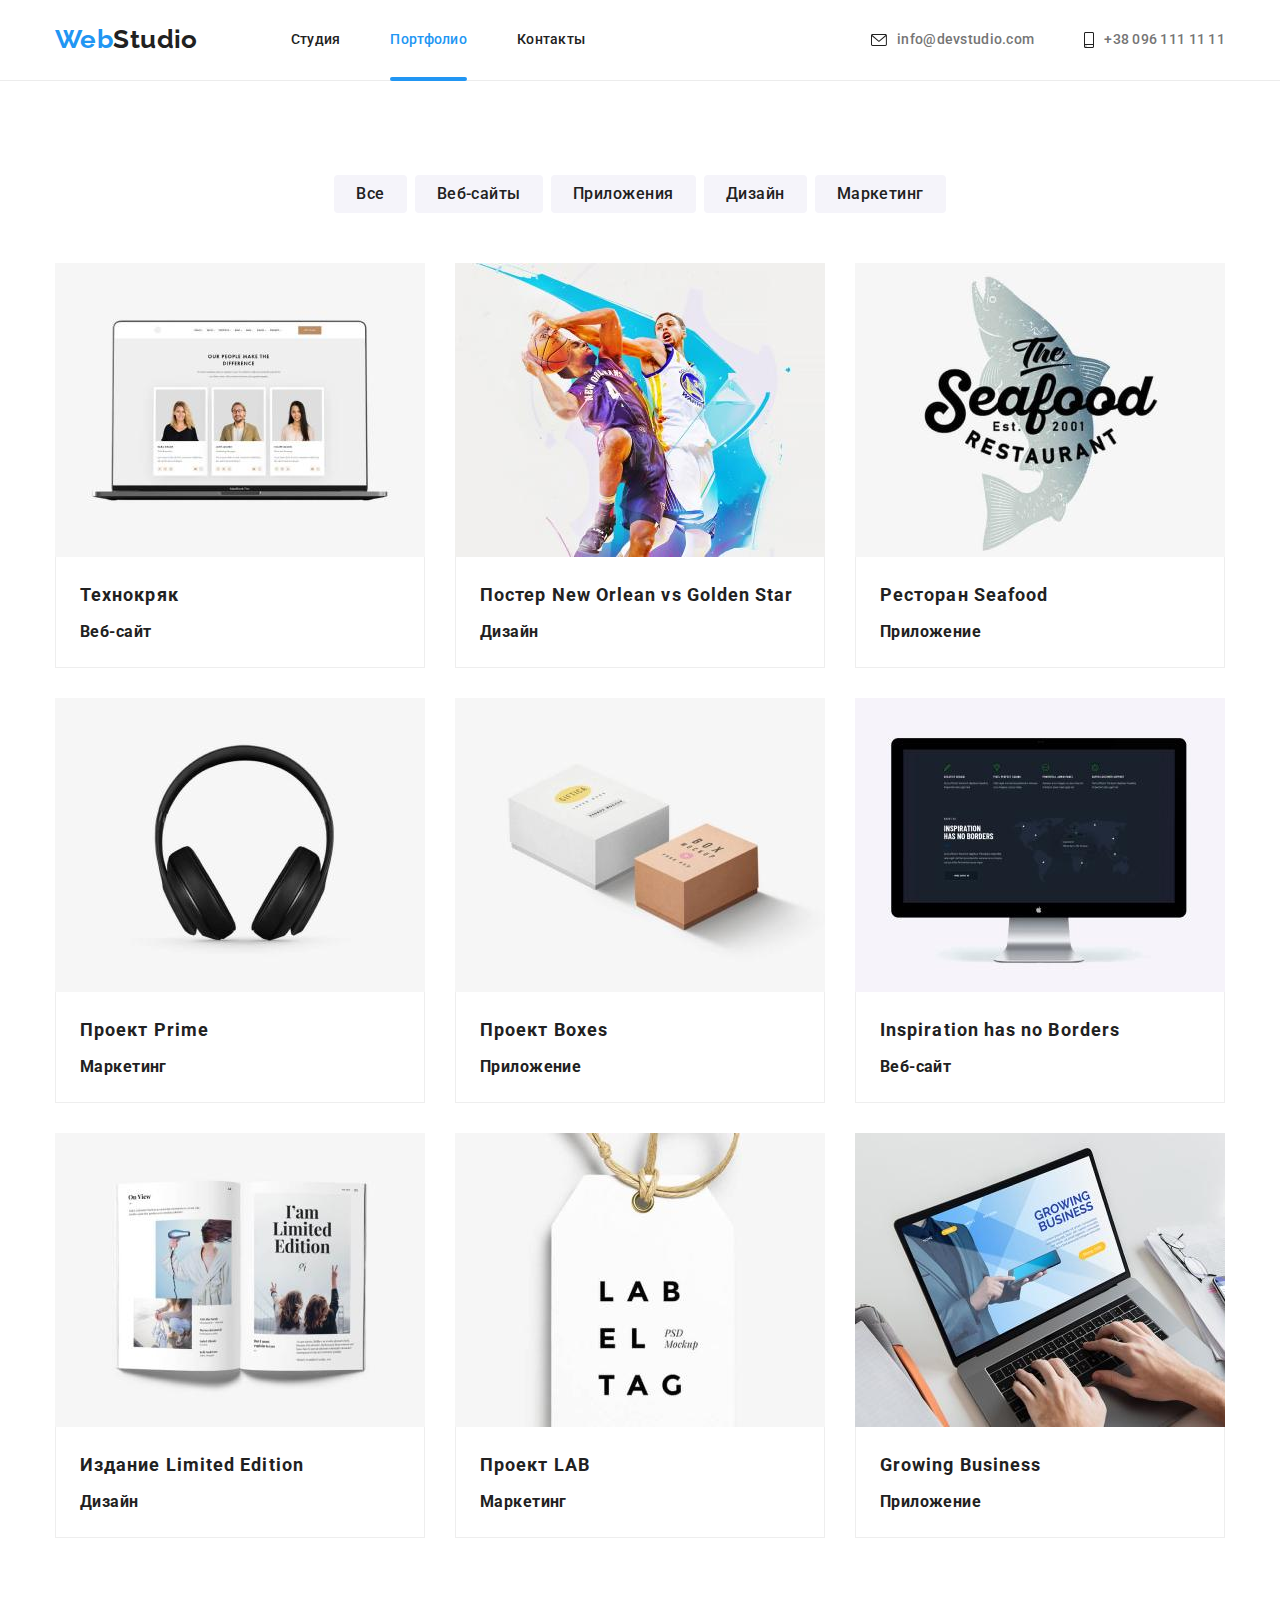
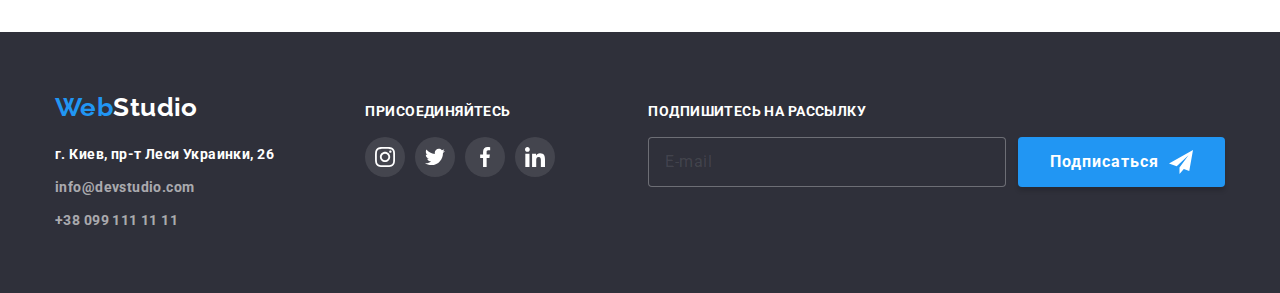
==== portfolio.html @ c4dd2898 "25" ====
<!DOCTYPE html>
<html lang="ru">
  <head>
    <meta charset="UTF-8" />
    <meta http-equiv="X-UA-Compatible" content="IE=edge" />
    <meta name="viewport" content="width=device-width, initial-scale=1.0" />
    <title>Портфолио</title>
    <link
      rel="stylesheet"
      href="https://cdnjs.cloudflare.com/ajax/libs/modern-normalize/1.0.0/modern-normalize.min.css"
    />
    <link
      href="https://fonts.googleapis.com/css2?family=Raleway:wght@700&family=Roboto:wght@400;500;700;900&display=swap"
      rel="stylesheet"
    />
    <link
			rel="stylesheet"
			href="https://cdnjs.cloudflare.com/ajax/libs/animate.css/4.1.1/animate.min.css"
		/>
    <link rel="stylesheet" href="./css/main.min.css" />
  </head>
  <body>
    <!--Шапка сайта-->

    <header class="header">
      <div class="container header__container">
        <a class="logo site-nav__logo animate__animated animate__flip" href="./index.html"
          >Web<span class="site-nav__logo--black">Studio</span>
        </a>
        <nav class="site-nav">
          <ul class="nav">
            <li class="nav__item">
              <a class="nav__link" href="./index.html">Студия</a>
            </li>
            <li class="nav__item">
              <a class="nav__link nav__link--current" href="./portfolio.html">Портфолио</a>
            </li>
            <li class="nav__item"><a class="nav__link" href="/">Контакты</a></li>
          </ul>
        </nav>

        <ul class="contacts">
          <li class="contacts__item">
            <a class="contacts__link" href="mailto:info@devstudio.com">
              <svg class="contacts__icon" width="16" height="12">
                <use href="./images/sprite.svg#icon-envelope"></use>
              </svg>
              info@devstudio.com</a
            >
          </li>
          <li class="contacts__item">
            <a class="contacts__link" href="tel:+380961111111">
              <svg class="contacts__icon" width="10" height="16">
                <use href="./images/sprite.svg#icon-smartphone"></use>
              </svg>
              +38 096 111 11 11</a
            >
          </li>
        </ul>
      </div>

      <button class="burger" type="button" data-menu-button>
        <svg class="burger--icon" width="40" height="40">
          <use href="./images/sprite.svg#icon-burger"></use>
        </svg>
      </button>
      <div class="mobile-menu" data-menu>
        <button class="mobile--close" type="button" data-menu-close>
          <svg width="40" height="40">
            <use href="./images/sprite.svg#icon-close-black"></use>
          </svg>
        </button>
        <nav class="mobile__site-nav">
          <ul class="mobile-nav">
            <li class="mobile-nav__item">
              <a class="mobile-nav__link" href="./index.html">Студия</a>
            </li>
            <li class="mobile-nav__item">
              <a class="mobile-nav__link mobile-nav__link--current" href="./portfolio.html"
                >Портфолио</a
              >
            </li>
            <li class="mobile-nav__item"><a class="mobile-nav__link" href="/">Контакты</a></li>
          </ul>
        </nav>

        <div>
          <ul class="mobile-contacts">
            <li class="mobile-contacts__item">
              <a
                class="mobile-contacts__link mobile-contacts__link--accent"
                href="tel:+380961111111"
              >
                +38 096 111 11 11</a
              >
            </li>

            <li class="mobile-contacts__item">
              <a class="mobile-contacts__link" href="mailto:info@devstudio.com">
                info@devstudio.com</a
              >
            </li>
          </ul>

          <ul class="social-mobile">
            <li class="social-mobile__item">
              <a class="social-mobile__link" href="">Instagram</a>
            </li>
            <li class="social-mobile__item"><a class="social-mobile__link" href="">Twitter</a></li>
            <li class="social-mobile__item"><a class="social-mobile__link" href="">Facebook</a></li>
            <li class="social-mobile__item"><a class="social-mobile__link" href="">LinkedIn</a></li>
          </ul>
        </div>
      </div>
    </header>

    <main>
      <!--Фильтр-->
      <section class="section">
        <div class="container">
          <h1 class="section__title section__title--visually-hidden">Портфолио</h1>

          <ul class="filter">
            <li class="filter__item"><button class="filter__btn" type="button">Все</button></li>
            <li class="filter__item">
              <button class="filter__btn" type="button">Веб-сайты</button>
            </li>
            <li class="filter__item">
              <button class="filter__btn" type="button">Приложения</button>
            </li>
            <li class="filter__item"><button class="filter__btn" type="button">Дизайн</button></li>
            <li class="filter__item">
              <button class="filter__btn" type="button">Маркетинг</button>
            </li>
          </ul>

          <!-- Проекты -->

          <ul class="projects">
            <li class="projects__item">
              <a class="projects__link" href="">
                <div class="projects__card-box">
                  <picture>
                    <source
                      media="(min-width: 1200px)"
                      srcset="./images/techno.jpg 1x, ./images/techno2x.jpg 2x"
                    />

                    <source
                      media="(min-width: 768px)"
                      srcset="./images/techno-tablet.jpg 1x, ./images/techno-tablet2x.jpg 2x"
                    />

                    <source
                      srcset="./images/techno-mobile.jpg 1x, ./images/techno-mobile2x.jpg 2x"
                    />

                    <img src="#" alt="Ноутбук с открытой страничкой сайта" />
                  </picture>

                  <p class="projects__overlay">
                    Технокряк это современная площадка распространения коронавируса. Компании
                    используют эту платформу для цифрового шпионажа и атак на защищённые сервера
                    конкурентов.
                  </p>
                </div>

                <div class="projects__box">
                  <h2 class="projects__title">Технокряк</h2>
                  <p class="projects__text">Веб-сайт</p>
                </div>
              </a>
            </li>

            <li class="projects__item">
              <a class="projects__link" href="">
                <div class="projects__card-box">
                  <picture>
                    <source
                      media="(min-width: 1200px)"
                      srcset="./images/basket.jpg 1x, ./images/basket2x.jpg 2x"
                    />

                    <source
                      media="(min-width: 768px)"
                      srcset="./images/basket-tablet.jpg 1x, ./images/basket-tablet2x.jpg 2x"
                    />

                    <source
                      srcset="./images/basket-mobile.jpg 1x, ./images/basket-mobile2x.jpg 2x"
                    />

                    <img src="#" alt="Постер с баскетболистами во время матча" />
                  </picture>

                  <p class="projects__overlay">
                    Технокряк это современная площадка распространения коронавируса. Компании
                    используют эту платформу для цифрового шпионажа и атак на защищённые сервера
                    конкурентов.
                  </p>
                </div>

                <div class="projects__box">
                  <h2 class="projects__title">Постер New Orlean vs Golden Star</h2>
                  <p class="projects__text">Дизайн</p>
                </div>
              </a>
            </li>

            <li class="projects__item">
              <a class="projects__link" href="">
                <div class="projects__card-box">
                  <picture>
                    <source
                      media="(min-width: 1200px)"
                      srcset="./images/fish.jpg 1x, ./images/fish2x.jpg 2x"
                    />
                    <source
                      media="(min-width: 768px)"
                      srcset="./images/fish-tablet.jpg 1x, ./images/fish-tablet2x.jpg 2x"
                    />

                    <source srcset="./images/fish-mobile.jpg 1x, ./images/fish-mobile2x.jpg 2x" />

                    <img src="#" alt="Логотип ресторана" />
                  </picture>

                  <p class="projects__overlay">
                    Технокряк это современная площадка распространения коронавируса. Компании
                    используют эту платформу для цифрового шпионажа и атак на защищённые сервера
                    конкурентов.
                  </p>
                </div>

                <div class="projects__box">
                  <h2 class="projects__title">Ресторан Seafood</h2>
                  <p class="projects__text">Приложение</p>
                </div>
              </a>
            </li>

            <li class="projects__item">
              <a class="projects__link" href="">
                <div class="projects__card-box">
                  <picture>
                    <source
                      media="(min-width: 1200px)"
                      srcset="./images/headphones.jpg 1x, ./images/headphones2x.jpg 2x"
                    />

                    <source
                      media="(min-width:768px)"
                      srcset="
                        ./images/headphones-tablet.jpg   1x,
                        ./images/headphones-tablet2x.jpg 2x
                      "
                    />

                    <source
                      srcset="./images/headphones-mobile.jpg 1x, ./images/headphones-mobile2x.jpg 2x"
                    />

                    <img src="#" alt="Наушники" />
                  </picture>

                  <p class="projects__overlay">
                    Технокряк это современная площадка распространения коронавируса. Компании
                    используют эту платформу для цифрового шпионажа и атак на защищённые сервера
                    конкурентов.
                  </p>
                </div>

                <div class="projects__box">
                  <h2 class="projects__title">Проект Prime</h2>
                  <p class="projects__text">Маркетинг</p>
                </div>
              </a>
            </li>

            <li class="projects__item">
              <a class="projects__link" href="">
                <div class="projects__card-box">
                  <picture>
                    <source
                      media="(min-width: 1200px)"
                      srcset="./images/boxes.jpg 1x, ./images/boxes2x.jpg 2x"
                    />

                    <source
                      media="(min-width: 768px)"
                      srcset="./images/boxes-tablet.jpg 1x, ./images/boxes-tablet2x.jpg 2x"
                    />

                    <source srcset="./images/boxes-mobile.jpg 1x, ./images/boxes-mobile2x.jpg 2x" />

                    <img src="#" alt="Две коробки" />
                  </picture>

                  <p class="projects__overlay">
                    Технокряк это современная площадка распространения коронавируса. Компании
                    используют эту платформу для цифрового шпионажа и атак на защищённые сервера
                    конкурентов.
                  </p>
                </div>

                <div class="projects__box">
                  <h2 class="projects__title">Проект Boxes</h2>
                  <p class="projects__text">Приложение</p>
                </div>
              </a>
            </li>

            <li class="projects__item">
              <a class="projects__link" href="">
                <div class="projects__card-box">
                  <picture>
                    <source
                      media="(min-width: 1200px)"
                      srcset="./images/monitor.jpg 1x, ./images/monitor2x.jpg 2x"
                    />

                    <source
                      media="(min-width: 768px)"
                      srcset="./images/monitor-tablet.jpg 1x, ./images/monitor-tablet2x.jpg 2x"
                    />

                    <source
                      srcset="./images/monitor-mobile.jpg 1x, ./images/monitor-mobile2x.jpg 2x"
                    />

                    <img src="#" alt="Монитор с открытой страничкой сайта" />
                  </picture>

                  <p class="projects__overlay">
                    Технокряк это современная площадка распространения коронавируса. Компании
                    используют эту платформу для цифрового шпионажа и атак на защищённые сервера
                    конкурентов.
                  </p>
                </div>

                <div class="projects__box">
                  <h2 class="projects__title">Inspiration has no Borders</h2>
                  <p class="projects__text">Веб-сайт</p>
                </div>
              </a>
            </li>

            <li class="projects__item">
              <a class="projects__link" href="">
                <div class="projects__card-box">
                  <picture>
                    <source
                      media="(min-width: 1200px)"
                      srcset="./images/magazine.jpg 1x, ./images/magazine2x.jpg 2x"
                    />

                    <source
                      media="(min-width: 768px)"
                      srcset="./images/magazine-tablet.jpg 1x, ./images/magazine-tablet2x.jpg 2x"
                    />

                    <source
                      srcset="./images/magazine-mobile.jpg 1x, ./images/magazine-mobile2x.jpg 2x"
                    />

                    <img src="#" alt="Разворот журнала" />
                  </picture>

                  <p class="projects__overlay">
                    Технокряк это современная площадка распространения коронавируса. Компании
                    используют эту платформу для цифрового шпионажа и атак на защищённые сервера
                    конкурентов.
                  </p>
                </div>

                <div class="projects__box">
                  <h2 class="projects__title">Издание Limited Edition</h2>
                  <p class="projects__text">Дизайн</p>
                </div>
              </a>
            </li>

            <li class="projects__item">
              <a class="projects__link" href="">
                <div class="projects__card-box">
                  <picture>
                    <source
                      media="(min-width: 1200px)"
                      srcset="./images/lab.jpg 1x, ./images/lab2x.jpg 2x"
                    />

                    <source
                      media="(min-width: 768px)"
                      srcset="./images/lab-tablet.jpg 1x, ./images/lab-tablet2x.jpg 2x"
                    />

                    <source srcset="./images/lab-mobile.jpg 1x, ./images/lab-mobile2x.jpg 2x" />

                    <img src="#" alt="Бирка с надписью" />
                  </picture>

                  <p class="projects__overlay">
                    Технокряк это современная площадка распространения коронавируса. Компании
                    используют эту платформу для цифрового шпионажа и атак на защищённые сервера
                    конкурентов.
                  </p>
                </div>

                <div class="projects__box">
                  <h2 class="projects__title">Проект LAB</h2>
                  <p class="projects__text">Маркетинг</p>
                </div>
              </a>
            </li>

            <li class="projects__item">
              <a class="projects__link" href="">
                <div class="projects__card-box">
                  <picture>
                    <source
                      media="(min-width: 1200px)"
                      srcset="./images/business.jpg 1x, ./images/business2x.jpg 2x"
                    />

                    <source
                      media="(min-width: 768px)"
                      srcset="./images/business-tablet.jpg 1x, ./images/business-tablet2x.jpg 2x"
                    />

                    <source
                      srcset="./images/business-mobile.jpg 1x, ./images/business-mobile2x.jpg 2x"
                    />

                    <img src="#" alt="Руки на клавиатуре ноутбука" />
                  </picture>

                  <p class="projects__overlay">
                    Технокряк это современная площадка распространения коронавируса. Компании
                    используют эту платформу для цифрового шпионажа и атак на защищённые сервера
                    конкурентов.
                  </p>
                </div>

                <div class="projects__box">
                  <h2 class="projects__title">Growing Business</h2>
                  <p class="projects__text">Приложение</p>
                </div>
              </a>
            </li>
          </ul>
        </div>
      </section>
    </main>

    <!--Футер-->
    <footer class="footer">
      <div class="container footer__container">
        <div class="footer__address">
          <address class="address">
            <ul class="address__list">
              <li class="logo__item">
                <a class="logo footer__logo" href="./index.html"
                  >Web<span class="footer__logo--white">Studio</span></a
                >
              </li>
              <li class="address__item">
                <a
                  class="address__map"
                  href="https://goo.gl/maps/3WPsY9RrGQSS8nbc8"
                  target="_blank"
                  rel="noreferrer noopener"
                  >г. Киев, пр-т Леси Украинки, 26</a
                >
              </li>
              <li class="address__item">
                <a class="address__link" href="mailto:info@devstudio.com">info@devstudio.com</a>
              </li>
              <li class="address__item">
                <a class="address__link" href="tel:+380991111111">+38 099 111 11 11</a>
              </li>
            </ul>
          </address>
        </div>

        <div class="footer__box">
          <p class="footer__text">присоединяйтесь</p>
          <ul class="footer__social">
            <li class="footer__social-item">
              <a class="footer__social-link" href="">
                <svg width="20" height="20">
                  <use href="./images/sprite.svg#icon-instagram"></use>
                </svg>
              </a>
            </li>

            <li class="footer__social-item">
              <a class="footer__social-link" href="">
                <svg width="20" height="20">
                  <use href="./images/sprite.svg#icon-twitter"></use>
                </svg>
              </a>
            </li>
            <li class="footer__social-item">
              <a class="footer__social-link" href="">
                <svg width="20" height="20">
                  <use href="./images/sprite.svg#icon-facebook"></use>
                </svg>
              </a>
            </li>
            <li class="footer__social-item">
              <a class="footer__social-link" href="">
                <svg width="20" height="20">
                  <use href="./images/sprite.svg#icon-linkedin"></use>
                </svg>
              </a>
            </li>
          </ul>
        </div>

        <div class="form__box">
          <p class="footer__text">Подпишитесь на рассылку</p>

          <form class="footer__form">
            <label class="footer__label" for="mail"></label>
            <input class="footer__input" type="email" name="mail" id="mail" placeholder="E-mail" />
            <button class="btn footer__btn" type="submit">
              Подписаться
              <svg class="btn__icon" width="24" height="24">
                <use href="./images/sprite.svg#icon-icon-send"></use>
              </svg>
            </button>
          </form>
        </div>
      </div>
    </footer>

    <script src="./js/mobile-menu.js"></script>

    <script src="./js/modal.js"></script>
  </body>
</html>
---- css/main.min.css ----
h1,h2,h3,h4,h5,h6,p{margin:0}ul{margin:0;padding:0;list-style:none}img{display:block;max-width:100%;height:auto}.section__title--visually-hidden,.checkbox__input--visually-hidden{position:absolute;clip:rect(0 0 0 0);width:1px;height:1px;margin:-1px}a{text-decoration:none;color:#212121}textarea{resize:none}body{font-size:14px;font-weight:700;line-height:1.71;letter-spacing:.03em;font-family:"Roboto",sans-serif;background-color:#fff;color:#757575}.container{padding-left:15px;padding-right:15px;margin-left:auto;margin-right:auto}@media screen and (min-width: 480px){.container{width:480px}}@media screen and (min-width: 768px){.container{width:768px}}@media screen and (min-width: 1200px){.container{width:1200px}}.section{padding-top:60px;padding-bottom:60px}@media screen and (min-width: 1200px){.section{padding-top:94px;padding-bottom:94px}}.section__title{font-weight:700;text-align:center;font-size:28px;line-height:0.84;margin-bottom:30px;color:#212121}@media screen and (min-width: 1200px){.section__title{margin-bottom:50px;font-size:36px;line-height:1.16}}header{border-bottom:1px solid #ececec}.header__container{display:flex;align-items:center;position:relative}.site-nav,.nav{display:flex;align-items:center}@media screen and (max-width: 767px){.site-nav,.nav{display:none}}.nav__item:not(:last-child){margin-right:50px}.nav__link{display:block;padding-bottom:32px;padding-top:32px}.nav__link,.contacts__link{font-weight:500;line-height:1.14;letter-spacing:0.02em;color:#212121;transition:250ms cubic-bezier(0.4, 0, 0.2, 1),fill 250ms cubic-bezier(0.4, 0, 0.2, 1)}.nav__link:hover,.nav__link:focus,.contacts__link:hover,.contacts__link:focus{color:#2196f3;fill:#2196f3}@media screen and (min-width: 768px) and (max-width: 1200px){.contacts{margin-left:auto}}@media screen and (max-width: 767px){.contacts{display:none}}@media screen and (min-width: 1200px){.contacts{display:flex;margin-left:auto;align-items:center}}@media screen and (min-width: 768px) and (max-width: 1200px){.contacts__item:not(:last-child){margin-bottom:10px}}@media screen and (min-width: 1200px){.contacts__item:not(:last-child){margin-right:50px}}.contacts__link{display:flex;align-items:center;color:#757575;fill:#212121}@media screen and (min-width: 1200px){.contacts__link{display:flex;justify-content:center;align-items:center;padding-top:32px;padding-bottom:32px}}@media screen and (min-width: 768px) and (max-width: 1200px){.contacts__link{font-size:12px}}.contacts__icon{margin-right:10px;justify-content:center;align-items:center}.nav__link--current{color:#2196f3;position:relative}.nav__link--current::after{position:absolute;display:block;content:"";width:100%;left:0;bottom:-1px;height:4px;background:#2196f3;border-radius:2px}.logo{padding-top:32px;padding-bottom:32px;display:block;font-size:24px;line-height:0.85;font-family:"Raleway",sans-serif;font-weight:700;cursor:pointer;color:#2196f3}@media screen and (min-width: 768px){.logo{padding-top:26px;padding-bottom:26px}}@media screen and (min-width: 1200px){.logo{padding-top:24px;padding-bottom:25px;font-size:26px;line-height:1.19}}@media screen and (min-width: 768px){.site-nav__logo{margin-right:88px}}@media screen and (min-width: 1200px){.site-nav__logo{margin-right:93px}}.site-nav__logo--black{color:#212121}.burger{padding:0;line-height:0;border:none;background-color:#fff;position:absolute;top:10px;right:15px;cursor:pointer}.burger:hover,.burger:focus{fill:#2196f3}@media screen and (min-width: 768px){.burger{display:none}}@media screen and (min-width: 768px){.mobile-menu{display:none}}@media screen and (max-width: 767px){.mobile-menu{display:flex;flex-direction:column;justify-content:space-between;background-color:#fff;position:fixed;top:0;left:0;width:100%;height:100%;z-index:1;padding:48px 40px;transform:translateX(100%);transition:transform 250ms cubic-bezier(0.4, 0, 0.2, 1)}.mobile-menu.is-open{transform:translateX(0)}}.mobile--close{border:none;background-color:transparent;position:absolute;top:10px;right:15px;cursor:pointer}.mobile--close:hover,.mobile--close:focus{fill:#2196f3}@media screen and (min-width: 768px){.mobile--close{display:none}}.mobile-nav__item:not(:last-child){margin-bottom:32px}.mobile-nav__link{font-size:34px;font-weight:500;line-height:1.18;letter-spacing:.02em;color:#212121}.mobile-nav__link--current{color:#2196f3}.mobile-contacts{margin-bottom:64px}.mobile-contacts__item:not(:last-child){margin-bottom:32px}.mobile-contacts__link{font-size:20px;font-weight:500;line-height:1.2;letter-spacing:.02em}.mobile-contacts__link--accent{font-size:34px;color:#2196f3}.social-mobile{display:flex}.social-mobile__item{padding-right:10px;border-right:1px solid rgba(33,33,33,0.2)}.social-mobile__item:not(:last-child){margin-right:10px}.social-mobile__link{font-size:14px;font-weight:500;line-height:1.29;letter-spacing:.02em;color:#2196f3}.hero{text-align:center;background-color:#c4c4c4;background-repeat:no-repeat;background-size:cover;background-position:center;height:400px;margin-left:auto;margin-right:auto;padding-top:118px;padding-bottom:118px;background-image:linear-gradient(rgba(47,48,58,0.4), rgba(47,48,58,0.4)),url(../images/hero-mobile.jpg)}@media screen and (min-device-pixel-ratio: 2), (min-resolution: 192dpi), (min-resolution: 2dppx){.hero{background-image:linear-gradient(rgba(47,48,58,0.4), rgba(47,48,58,0.4)),url(../images/hero-mobile2x.jpg)}}@media screen and (min-width: 768px){.hero{background-image:linear-gradient(rgba(47,48,58,0.4), rgba(47,48,58,0.4)),url(../images/hero-tablet.jpg)}}@media screen and (min-width: 768px) and (min-device-pixel-ratio: 2), screen and (min-width: 768px) and (min-resolution: 192dpi), screen and (min-width: 768px) and (min-resolution: 2dppx){.hero{background-image:linear-gradient(rgba(47,48,58,0.4), rgba(47,48,58,0.4)),url(../images/hero-tablet2x.jpg)}}@media screen and (min-width: 1200px){.hero{padding-top:200px;padding-bottom:200px;background-image:linear-gradient(rgba(47,48,58,0.4), rgba(47,48,58,0.4)),url(../images/bg-hero.jpg);max-width:1600px;height:600px}}@media screen and (min-width: 1200px) and (min-device-pixel-ratio: 2), screen and (min-width: 1200px) and (min-resolution: 192dpi), screen and (min-width: 1200px) and (min-resolution: 2dppx){.hero{background-image:linear-gradient(rgba(47,48,58,0.4), rgba(47,48,58,0.4)),url(../images/hero-desktop2x.jpg)}}.hero__title{font-size:26px;font-weight:900;line-height:1.62;letter-spacing:.06em;text-align:center;text-transform:uppercase;margin-bottom:30px;text-transform:uppercase;color:#fff}@media screen and (min-width: 1200px){.hero__title{font-size:44px;line-height:1.36}}.btn{font-size:16px;font-weight:700;line-height:1.88;letter-spacing:.06em;min-width:200px;height:50px;padding:10px 32px;border-radius:4px;border:none;cursor:pointer;color:#fff;background-color:#2196f3;box-shadow:0px 4px 4px rgba(0,0,0,0.15);transition:background-color 250ms cubic-bezier(0.4, 0, 0.2, 1),box-shadow 250ms cubic-bezier(0.4, 0, 0.2, 1)}.btn:hover,.btn:focus{background-color:#188ce8}@media screen and (min-width: 1200px){.features__section{padding-bottom:0px}}@media screen and (min-width: 768px){.features{display:flex;flex-wrap:wrap}}.features__item{margin-top:30px;margin-left:30px}@media screen and (max-width: 767px){.features__item{margin-top:0;margin-left:0;max-width:450px}.features__item:not(:last-child){margin-bottom:30px}}@media screen and (min-width: 768px){.features__item{flex-basis:calc(100% / 2 - 30px)}}@media screen and (min-width: 1200px){.features__item{flex-basis:calc(100% / 4 - 30px)}}.features__thumb{display:flex;justify-content:center;align-items:center;height:120px;background-color:#f5f4fa;margin-bottom:30px;border-radius:4px}.features__title{text-align:center;margin-bottom:10px;font-weight:700;line-height:1.14;text-transform:uppercase;color:#212121}@media screen and (min-width: 768px){.features__title{text-align:left}}@media screen and (max-width: 1999px){.examples__section{display:none}}@media screen and (min-width: 1200px){.examples__section{display:block}}.examples{display:flex;flex-wrap:wrap;margin-top:calc(-1 * 30px);margin-left:calc(-1 * 30px)}.examples__item{margin-top:30px;margin-left:30px;flex-basis:calc(100% / 3 - 30px);position:relative}.examples__text{display:flex;justify-content:center;align-items:center;position:absolute;height:70px;width:100%;bottom:0;font-weight:700;line-height:1.14;letter-spacing:0.03em;text-transform:uppercase;color:#fff;background-color:rgba(47,48,58,0.8)}.team__section{background-color:#f5f4fa}.team{padding:0;text-align:center}@media screen and (min-width: 768px){.team{display:flex;flex-wrap:wrap;margin-top:-30px;margin-left:-30px}}.team__item{box-shadow:0px 1px 3px 0px 1px 3px rgba(0,0,0,0.12),0px 1px 1px rgba(0,0,0,0.14),0px 2px 1px rgba(0,0,0,0.2);border-radius:0px 0px 4px 4px;overflow:hidden;background-color:#fff}@media screen and (max-width: 767px){.team__item:not(:last-child){margin-bottom:30px}}@media screen and (min-width: 768px){.team__item{margin-top:30px;margin-left:30px;flex-basis:calc(100% / 2 - 30px)}}@media screen and (min-width: 1200px){.team__item{flex-basis:calc(100% / 4 - 30px)}}.team__box{padding-top:30px;padding-bottom:30px}.team__title{margin-bottom:10px;font-weight:500;font-size:16px;line-height:1.18;color:#212121}.team__text{font-size:16px;line-height:1.18;margin-bottom:16px}.social{display:flex;justify-content:center}.social:not(:last-child){margin-right:10px}.social__link{display:flex;justify-content:center;align-items:center;width:44px;height:44px;fill:#afb1b8;border-radius:50%;transition:background-color 250ms cubic-bezier(0.4, 0, 0.2, 1),fill 250ms cubic-bezier(0.4, 0, 0.2, 1)}.social__link:hover,.social__link:focus{fill:#fff;background-color:#2196f3}.social__item:not(:last-child){margin-right:10px}.clients{display:flex;flex-wrap:wrap;margin:-15px}.clients__item{margin:15px;height:92px;flex-basis:calc((100% - 60px) / 2)}@media screen and (min-width: 768px){.clients__item{flex-basis:calc((100% - 90px) / 3)}}@media screen and (min-width: 1200px){.clients__item{flex-basis:calc((100% - 180px) / 6)}}.clients__link{display:flex;justify-content:center;align-items:center;width:100%;height:100%;border:1px solid #afb1b8;border-radius:4px;fill:#afb1b8;transition:fill 250ms cubic-bezier(0.4, 0, 0.2, 1),border 250ms cubic-bezier(0.4, 0, 0.2, 1)}.clients__link:hover,.clients__link:focus{border:1px solid #2196f3;fill:#2196f3}.footer{padding-top:60px;padding-bottom:60px;background-color:#2f303a}@media screen and (max-width: 767px){.footer{text-align:center}}@media screen and (min-width: 768px){.footer__container{display:flex;flex-wrap:wrap;justify-content:space-around;align-items:baseline}}@media screen and (min-width: 1200px){.footer__container{display:flex;align-items:baseline;flex-wrap:nowrap}}@media screen and (max-width: 1199px){.footer__address{text-align:center;margin-bottom:60px}}@media screen and (min-width: 1200px){.footer__address{margin-right:70px;flex-grow:1}}.address{font-style:normal}.address__item:not(:last-child){margin-bottom:9px}.address__map{color:#fff;transition:color 250ms cubic-bezier(0.4, 0, 0.2, 1)}.address__map:hover,.address__map:focus{color:#2196f3}.address__link{color:rgba(255,255,255,0.6);transition:color 250ms cubic-bezier(0.4, 0, 0.2, 1)}.address__link:hover,.address__link:focus{color:#2196f3}.footer__box{display:inline-block}@media screen and (max-width: 767px){.footer__box{margin-bottom:60px}}@media screen and (min-width: 1200px){.footer__box{margin-right:93px}}.footer__text{margin-bottom:20px;font-weight:700;font-size:14px;line-height:0.87;text-transform:uppercase;color:#fff}@media screen and (max-width: 1199px){.footer__text{text-align:center}}.footer__social{display:flex;justify-content:center}.footer__social-item:not(:last-child){margin-right:10px}.footer__social-link{display:flex;justify-content:center;align-items:center;width:40px;height:40px;fill:#fff;background-color:rgba(255,255,255,0.1);border-radius:50%;transition:background-color 250ms cubic-bezier(0.4, 0, 0.2, 1),fill 250ms cubic-bezier(0.4, 0, 0.2, 1)}.footer__social-link:hover,.footer__social-link:focus{fill:#fff;background-color:#2196f3;border-radius:50%}.footer__logo{font-family:"Raleway",sans-serif;display:block;padding:0}.footer__logo--white{color:#fff}.logo__item{margin-bottom:20px}.form__box{margin:0 auto}@media screen and (min-width: 768px) and (max-width: 1199px){.form__box{margin-top:60px}}@media screen and (max-width: 1199px){.footer__form{text-align:center;flex-direction:column}}@media screen and (min-width: 1200px){.footer__form{display:flex}}.footer__input{width:100%;min-height:50px;padding:15px 16px;border:1px solid rgba(255,255,255,0.3);filter:0px 4px 4px rgba(0,0,0,0.15);border-radius:4px;background-color:#2f303a;color:#f5f4fa;display:inline-block;margin-right:12px}@media screen and (min-width: 768px){.footer__input{width:450px}}@media screen and (min-width: 1200px){.footer__input{width:358px}}.footer__input::placeholder{font-size:16px;line-height:1.25;align-items:center;letter-spacing:0.03em;color:rgba(255,255,255,0.1)}@media screen and (max-width: 1199px){.footer__btn{margin-top:20px;display:flex;margin-right:auto;margin-left:auto}}@media screen and (min-width: 768px){.footer__btn{display:flex;justify-content:center;align-items:center}}.btn__icon{margin-left:10px;fill:#fff}.backdrop{position:fixed;top:0;left:0;width:100%;height:100%;overflow-y:scroll;background-color:rgba(0,0,0,0.2);opacity:1;transition:opacity 250ms cubic-bezier(0.4, 0, 0.2, 1),visibility 250ms cubic-bezier(0.4, 0, 0.2, 1);padding:93px 15px}.backdrop.is-hidden .modal{transform:translate(-50%, -50%) scale(0.9);transition:transform 250ms cubic-bezier(0.4, 0, 0.2, 1)}.modal{width:100%;background-color:#fff;box-shadow:0px 1px 3px 0px 1px 3px rgba(0,0,0,0.12),0px 1px 1px rgba(0,0,0,0.14),0px 2px 1px rgba(0,0,0,0.2);border-radius:4px;opacity:1;transition:opacity 250ms cubic-bezier(0.4, 0, 0.2, 1),translate 250ms cubic-bezier(0.4, 0, 0.2, 1),transform 250ms cubic-bezier(0.4, 0, 0.2, 1)}@media screen and (max-width: 767px){.modal{max-width:450px;position:relative}}@media screen and (min-width: 768px) and (max-width: 1199px){.modal{max-width:450px;position:absolute;top:50%;left:50%;transform:translate(-50%, -50%) scale(1)}}@media screen and (min-width: 1200px){.modal{max-width:528px;position:absolute;top:50%;left:50%;transform:translate(-50%, -50%) scale(1)}}.modal__btn{display:flex;justify-content:center;align-items:center;position:absolute;top:8px;right:8px;border:1px solid rgba(0,0,0,0.1);background-color:#fff;border-radius:50%;width:30px;height:30px;cursor:pointer;padding:0;fill:#212121;transition:fill 250ms cubic-bezier(0.4, 0, 0.2, 1)}.modal__btn--accent:hover,.modal__btn--accent:focus{fill:#2196f3}.backdrop.is-hidden{opacity:0;pointer-events:none;visibility:hidden}.form{padding:40px;margin-left:auto;margin-right:auto}.form__title{font-size:17px;font-weight:700;line-height:1.18;letter-spacing:.03em;text-align:center;margin-bottom:12px;color:#212121}.form__field{display:flex;flex-direction:column;margin-bottom:10px;position:relative;transition:border 250ms cubic-bezier(0.4, 0, 0.2, 1),fill 250ms cubic-bezier(0.4, 0, 0.2, 1)}.form__field:focus-within .form__input{outline:none;border:1px solid #2196f3}.form__field:focus-within .form__icon{fill:#2196f3}.form__input{margin-top:4px;border:1px solid rgba(33,33,33,0.2);border-radius:4px;padding:11px 12px;padding-left:40px}.form__icon{position:absolute;top:55%;left:11px;justify-content:center;align-items:center}.comment{padding:12px 16px;border:1px solid rgba(33,33,33,0.2);border-radius:4px;height:120px}.comment::placeholder{color:rgba(117,117,117,0.5);font-size:12px;line-height:0.85;letter-spacing:0.01em}.checkbox__label{display:flex;justify-content:center;align-items:center;font-size:14px;line-height:1.71;margin-bottom:30px}@media screen and (max-width: 1199px){.checkbox__label{font-size:12px;line-height:1.16}}.checkbox__icon{display:flex;align-items:center;margin-right:8px;width:16px;height:15px;border-radius:4px;border:2px solid #212121}.checkbox__input{display:flex;justify-content:center;align-items:center;margin-right:8px}.checkbox__input:checked+.checkbox__icon{border-color:#2196f3;background-color:#2196f3;background-image:url(../images/full-check.svg);background-size:contain;background-origin:border-box}.form__link{text-decoration-line:underline;color:#2196f3;margin-left:3px}.form__btn{padding:10px 55px;display:block;margin-left:auto;margin-right:auto;align-items:center;text-align:center}.filter{display:flex;flex-wrap:wrap}@media screen and (min-width: 1200px){.filter{justify-content:center;margin-bottom:50px}}@media screen and (max-width: 767px){.filter{margin-bottom:40px}}@media screen and (min-width: 768px) and (max-width: 1199px){.filter{justify-content:center;margin-bottom:30px}}.filter__item:not(:last-child){margin-right:8px}@media screen and (max-width: 767px){.filter__item:nth-child(-n+3){margin-bottom:15px}}.filter__btn{padding:6px 22px;font-size:16px;font-weight:500;line-height:1.63;letter-spacing:.03em;border:none;border-radius:4px;cursor:pointer;color:#212121;background-color:#f5f4fa;transition:background-color 250ms cubic-bezier(0.4, 0, 0.2, 1),color 250ms cubic-bezier(0.4, 0, 0.2, 1),box-shadow 250ms cubic-bezier(0.4, 0, 0.2, 1)}.filter__btn:hover,.filter__btn:focus{color:#fff;background-color:#2196f3;box-shadow:0px 3px 1px rgba(0,0,0,0.1),0px 1px 2px rgba(0,0,0,0.08),0px 2px 2px rgba(0,0,0,0.12)}@media screen and (min-width: 768px){.projects{display:flex;flex-wrap:wrap;margin-top:-30px;margin-left:-30px}}@media screen and (max-width: 767px){.projects__item{margin-bottom:30px}.projects__item:last-child{margin-bottom:0}}@media screen and (min-width: 768px){.projects__item{margin-top:30px;margin-left:30px;flex-basis:calc(100% / 2 - 30px)}}@media screen and (min-width: 1200px){.projects__item{flex-basis:calc(100% / 3 - 30px)}}.projects__link{display:block;transition:box-shadow 250ms cubic-bezier(0.4, 0, 0.2, 1)}.projects__link:hover,.projects__link:focus{box-shadow:0px 1px 1px 0px 1px 1px rgba(0,0,0,0.12),0px 4px 4px rgba(0,0,0,0.06),1px 4px 6px rgba(0,0,0,0.16)}.projects__card-box{position:relative;overflow:hidden}.projects__overlay{position:absolute;font-size:18px;line-height:1.56;letter-spacing:0.03em;color:#fff;background:rgba(33,150,243,0.9);justify-content:center;align-items:center;padding:63px 24px;height:101%;width:100%;top:0;left:0;transform:translateY(100%);transition:transform 250ms cubic-bezier(0.4, 0, 0.2, 1)}.projects__link:hover .projects__overlay,.projects__link:focus .projects__overlay{transform:translateY(0%)}.projects__box{padding:20px 24px;border-left:1px solid #eee;border-right:1px solid #eee;border-bottom:1px solid #eee}.projects__title{font-size:18px;font-weight:700;line-height:2;letter-spacing:.06em;margin-bottom:4px;color:#212121}.projects__text{font-size:16px;line-height:1.87}
/*# sourceMappingURL=main.min.css.map */
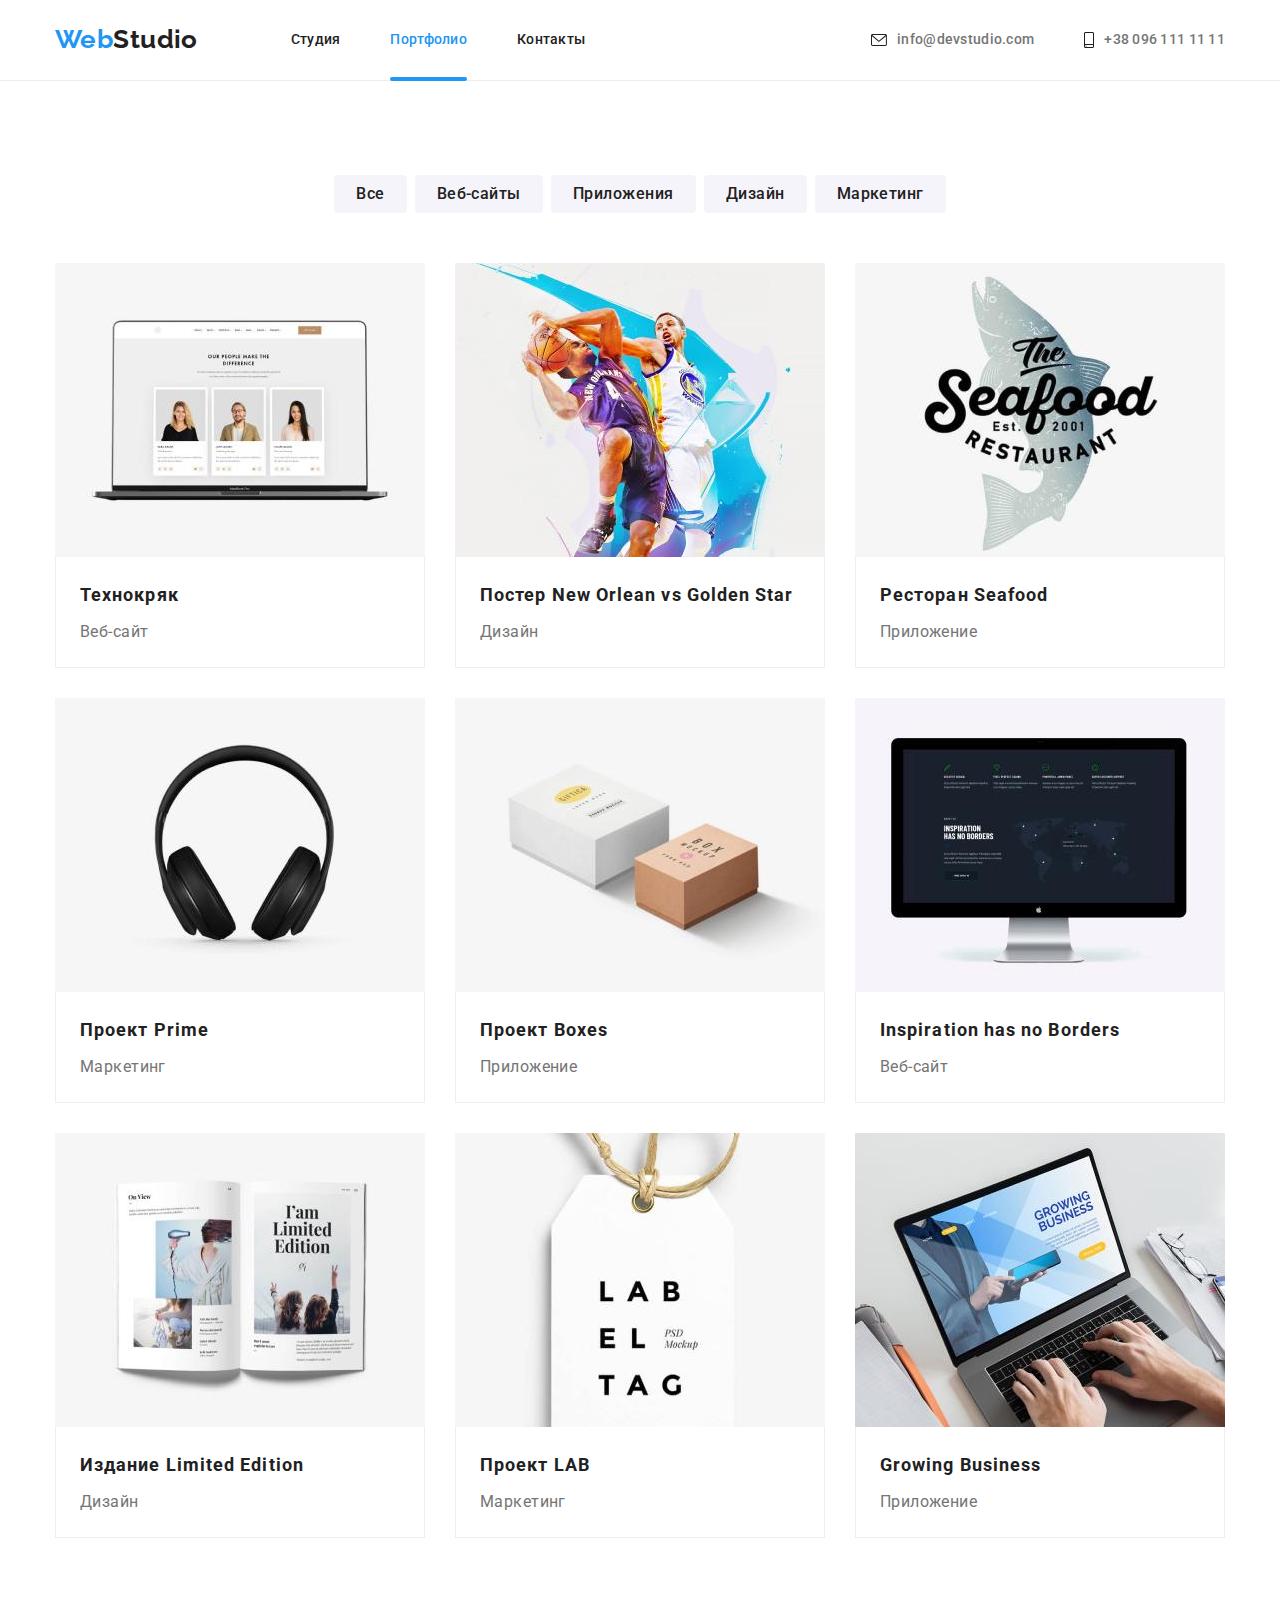
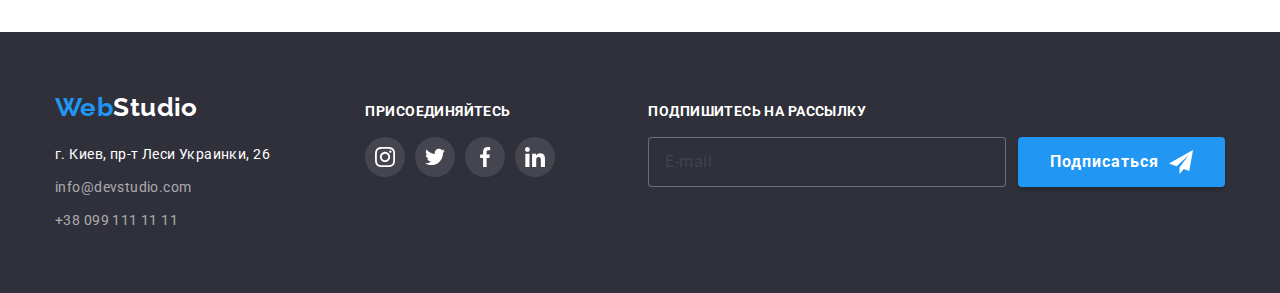
==== commit 6c32642d: "25-10" ====
--- a/portfolio.html
+++ b/portfolio.html
@@ -27,13 +27,18 @@
         <a class="logo site-nav__logo animate__animated animate__flip" href="./index.html"
           >Web<span class="site-nav__logo--black">Studio</span>
         </a>
+        <button class="burger" type="button" data-menu-button>
+          <svg class="burger--icon" width="40" height="40">
+            <use href="./images/sprite.svg#icon-burger"></use>
+          </svg>
+        </button>
         <nav class="site-nav">
           <ul class="nav">
             <li class="nav__item">
               <a class="nav__link" href="./index.html">Студия</a>
             </li>
             <li class="nav__item">
-              <a class="nav__link nav__link--current" href="./portfolio.html">Портфолио</a>
+              <a class="nav__link nav__link--current" href="">Портфолио</a>
             </li>
             <li class="nav__item"><a class="nav__link" href="/">Контакты</a></li>
           </ul>
@@ -59,11 +64,7 @@
         </ul>
       </div>
 
-      <button class="burger" type="button" data-menu-button>
-        <svg class="burger--icon" width="40" height="40">
-          <use href="./images/sprite.svg#icon-burger"></use>
-        </svg>
-      </button>
+     
       <div class="mobile-menu" data-menu>
         <button class="mobile--close" type="button" data-menu-close>
           <svg width="40" height="40">
--- a/css/main.min.css
+++ b/css/main.min.css
@@ -1,2 +1,2 @@
-h1,h2,h3,h4,h5,h6,p{margin:0}ul{margin:0;padding:0;list-style:none}img{display:block;max-width:100%;height:auto}.section__title--visually-hidden,.checkbox__input--visually-hidden{position:absolute;clip:rect(0 0 0 0);width:1px;height:1px;margin:-1px}a{text-decoration:none;color:#212121}textarea{resize:none}body{font-size:14px;font-weight:700;line-height:1.71;letter-spacing:.03em;font-family:"Roboto",sans-serif;background-color:#fff;color:#757575}.container{padding-left:15px;padding-right:15px;margin-left:auto;margin-right:auto}@media screen and (min-width: 480px){.container{width:480px}}@media screen and (min-width: 768px){.container{width:768px}}@media screen and (min-width: 1200px){.container{width:1200px}}.section{padding-top:60px;padding-bottom:60px}@media screen and (min-width: 1200px){.section{padding-top:94px;padding-bottom:94px}}.section__title{font-weight:700;text-align:center;font-size:28px;line-height:0.84;margin-bottom:30px;color:#212121}@media screen and (min-width: 1200px){.section__title{margin-bottom:50px;font-size:36px;line-height:1.16}}header{border-bottom:1px solid #ececec}.header__container{display:flex;align-items:center;position:relative}.site-nav,.nav{display:flex;align-items:center}@media screen and (max-width: 767px){.site-nav,.nav{display:none}}.nav__item:not(:last-child){margin-right:50px}.nav__link{display:block;padding-bottom:32px;padding-top:32px}.nav__link,.contacts__link{font-weight:500;line-height:1.14;letter-spacing:0.02em;color:#212121;transition:250ms cubic-bezier(0.4, 0, 0.2, 1),fill 250ms cubic-bezier(0.4, 0, 0.2, 1)}.nav__link:hover,.nav__link:focus,.contacts__link:hover,.contacts__link:focus{color:#2196f3;fill:#2196f3}@media screen and (min-width: 768px) and (max-width: 1200px){.contacts{margin-left:auto}}@media screen and (max-width: 767px){.contacts{display:none}}@media screen and (min-width: 1200px){.contacts{display:flex;margin-left:auto;align-items:center}}@media screen and (min-width: 768px) and (max-width: 1200px){.contacts__item:not(:last-child){margin-bottom:10px}}@media screen and (min-width: 1200px){.contacts__item:not(:last-child){margin-right:50px}}.contacts__link{display:flex;align-items:center;color:#757575;fill:#212121}@media screen and (min-width: 1200px){.contacts__link{display:flex;justify-content:center;align-items:center;padding-top:32px;padding-bottom:32px}}@media screen and (min-width: 768px) and (max-width: 1200px){.contacts__link{font-size:12px}}.contacts__icon{margin-right:10px;justify-content:center;align-items:center}.nav__link--current{color:#2196f3;position:relative}.nav__link--current::after{position:absolute;display:block;content:"";width:100%;left:0;bottom:-1px;height:4px;background:#2196f3;border-radius:2px}.logo{padding-top:32px;padding-bottom:32px;display:block;font-size:24px;line-height:0.85;font-family:"Raleway",sans-serif;font-weight:700;cursor:pointer;color:#2196f3}@media screen and (min-width: 768px){.logo{padding-top:26px;padding-bottom:26px}}@media screen and (min-width: 1200px){.logo{padding-top:24px;padding-bottom:25px;font-size:26px;line-height:1.19}}@media screen and (min-width: 768px){.site-nav__logo{margin-right:88px}}@media screen and (min-width: 1200px){.site-nav__logo{margin-right:93px}}.site-nav__logo--black{color:#212121}.burger{padding:0;line-height:0;border:none;background-color:#fff;position:absolute;top:10px;right:15px;cursor:pointer}.burger:hover,.burger:focus{fill:#2196f3}@media screen and (min-width: 768px){.burger{display:none}}@media screen and (min-width: 768px){.mobile-menu{display:none}}@media screen and (max-width: 767px){.mobile-menu{display:flex;flex-direction:column;justify-content:space-between;background-color:#fff;position:fixed;top:0;left:0;width:100%;height:100%;z-index:1;padding:48px 40px;transform:translateX(100%);transition:transform 250ms cubic-bezier(0.4, 0, 0.2, 1)}.mobile-menu.is-open{transform:translateX(0)}}.mobile--close{border:none;background-color:transparent;position:absolute;top:10px;right:15px;cursor:pointer}.mobile--close:hover,.mobile--close:focus{fill:#2196f3}@media screen and (min-width: 768px){.mobile--close{display:none}}.mobile-nav__item:not(:last-child){margin-bottom:32px}.mobile-nav__link{font-size:34px;font-weight:500;line-height:1.18;letter-spacing:.02em;color:#212121}.mobile-nav__link--current{color:#2196f3}.mobile-contacts{margin-bottom:64px}.mobile-contacts__item:not(:last-child){margin-bottom:32px}.mobile-contacts__link{font-size:20px;font-weight:500;line-height:1.2;letter-spacing:.02em}.mobile-contacts__link--accent{font-size:34px;color:#2196f3}.social-mobile{display:flex}.social-mobile__item{padding-right:10px;border-right:1px solid rgba(33,33,33,0.2)}.social-mobile__item:not(:last-child){margin-right:10px}.social-mobile__link{font-size:14px;font-weight:500;line-height:1.29;letter-spacing:.02em;color:#2196f3}.hero{text-align:center;background-color:#c4c4c4;background-repeat:no-repeat;background-size:cover;background-position:center;height:400px;margin-left:auto;margin-right:auto;padding-top:118px;padding-bottom:118px;background-image:linear-gradient(rgba(47,48,58,0.4), rgba(47,48,58,0.4)),url(../images/hero-mobile.jpg)}@media screen and (min-device-pixel-ratio: 2), (min-resolution: 192dpi), (min-resolution: 2dppx){.hero{background-image:linear-gradient(rgba(47,48,58,0.4), rgba(47,48,58,0.4)),url(../images/hero-mobile2x.jpg)}}@media screen and (min-width: 768px){.hero{background-image:linear-gradient(rgba(47,48,58,0.4), rgba(47,48,58,0.4)),url(../images/hero-tablet.jpg)}}@media screen and (min-width: 768px) and (min-device-pixel-ratio: 2), screen and (min-width: 768px) and (min-resolution: 192dpi), screen and (min-width: 768px) and (min-resolution: 2dppx){.hero{background-image:linear-gradient(rgba(47,48,58,0.4), rgba(47,48,58,0.4)),url(../images/hero-tablet2x.jpg)}}@media screen and (min-width: 1200px){.hero{padding-top:200px;padding-bottom:200px;background-image:linear-gradient(rgba(47,48,58,0.4), rgba(47,48,58,0.4)),url(../images/bg-hero.jpg);max-width:1600px;height:600px}}@media screen and (min-width: 1200px) and (min-device-pixel-ratio: 2), screen and (min-width: 1200px) and (min-resolution: 192dpi), screen and (min-width: 1200px) and (min-resolution: 2dppx){.hero{background-image:linear-gradient(rgba(47,48,58,0.4), rgba(47,48,58,0.4)),url(../images/hero-desktop2x.jpg)}}.hero__title{font-size:26px;font-weight:900;line-height:1.62;letter-spacing:.06em;text-align:center;text-transform:uppercase;margin-bottom:30px;text-transform:uppercase;color:#fff}@media screen and (min-width: 1200px){.hero__title{font-size:44px;line-height:1.36}}.btn{font-size:16px;font-weight:700;line-height:1.88;letter-spacing:.06em;min-width:200px;height:50px;padding:10px 32px;border-radius:4px;border:none;cursor:pointer;color:#fff;background-color:#2196f3;box-shadow:0px 4px 4px rgba(0,0,0,0.15);transition:background-color 250ms cubic-bezier(0.4, 0, 0.2, 1),box-shadow 250ms cubic-bezier(0.4, 0, 0.2, 1)}.btn:hover,.btn:focus{background-color:#188ce8}@media screen and (min-width: 1200px){.features__section{padding-bottom:0px}}@media screen and (min-width: 768px){.features{display:flex;flex-wrap:wrap}}.features__item{margin-top:30px;margin-left:30px}@media screen and (max-width: 767px){.features__item{margin-top:0;margin-left:0;max-width:450px}.features__item:not(:last-child){margin-bottom:30px}}@media screen and (min-width: 768px){.features__item{flex-basis:calc(100% / 2 - 30px)}}@media screen and (min-width: 1200px){.features__item{flex-basis:calc(100% / 4 - 30px)}}.features__thumb{display:flex;justify-content:center;align-items:center;height:120px;background-color:#f5f4fa;margin-bottom:30px;border-radius:4px}.features__title{text-align:center;margin-bottom:10px;font-weight:700;line-height:1.14;text-transform:uppercase;color:#212121}@media screen and (min-width: 768px){.features__title{text-align:left}}@media screen and (max-width: 1999px){.examples__section{display:none}}@media screen and (min-width: 1200px){.examples__section{display:block}}.examples{display:flex;flex-wrap:wrap;margin-top:calc(-1 * 30px);margin-left:calc(-1 * 30px)}.examples__item{margin-top:30px;margin-left:30px;flex-basis:calc(100% / 3 - 30px);position:relative}.examples__text{display:flex;justify-content:center;align-items:center;position:absolute;height:70px;width:100%;bottom:0;font-weight:700;line-height:1.14;letter-spacing:0.03em;text-transform:uppercase;color:#fff;background-color:rgba(47,48,58,0.8)}.team__section{background-color:#f5f4fa}.team{padding:0;text-align:center}@media screen and (min-width: 768px){.team{display:flex;flex-wrap:wrap;margin-top:-30px;margin-left:-30px}}.team__item{box-shadow:0px 1px 3px 0px 1px 3px rgba(0,0,0,0.12),0px 1px 1px rgba(0,0,0,0.14),0px 2px 1px rgba(0,0,0,0.2);border-radius:0px 0px 4px 4px;overflow:hidden;background-color:#fff}@media screen and (max-width: 767px){.team__item:not(:last-child){margin-bottom:30px}}@media screen and (min-width: 768px){.team__item{margin-top:30px;margin-left:30px;flex-basis:calc(100% / 2 - 30px)}}@media screen and (min-width: 1200px){.team__item{flex-basis:calc(100% / 4 - 30px)}}.team__box{padding-top:30px;padding-bottom:30px}.team__title{margin-bottom:10px;font-weight:500;font-size:16px;line-height:1.18;color:#212121}.team__text{font-size:16px;line-height:1.18;margin-bottom:16px}.social{display:flex;justify-content:center}.social:not(:last-child){margin-right:10px}.social__link{display:flex;justify-content:center;align-items:center;width:44px;height:44px;fill:#afb1b8;border-radius:50%;transition:background-color 250ms cubic-bezier(0.4, 0, 0.2, 1),fill 250ms cubic-bezier(0.4, 0, 0.2, 1)}.social__link:hover,.social__link:focus{fill:#fff;background-color:#2196f3}.social__item:not(:last-child){margin-right:10px}.clients{display:flex;flex-wrap:wrap;margin:-15px}.clients__item{margin:15px;height:92px;flex-basis:calc((100% - 60px) / 2)}@media screen and (min-width: 768px){.clients__item{flex-basis:calc((100% - 90px) / 3)}}@media screen and (min-width: 1200px){.clients__item{flex-basis:calc((100% - 180px) / 6)}}.clients__link{display:flex;justify-content:center;align-items:center;width:100%;height:100%;border:1px solid #afb1b8;border-radius:4px;fill:#afb1b8;transition:fill 250ms cubic-bezier(0.4, 0, 0.2, 1),border 250ms cubic-bezier(0.4, 0, 0.2, 1)}.clients__link:hover,.clients__link:focus{border:1px solid #2196f3;fill:#2196f3}.footer{padding-top:60px;padding-bottom:60px;background-color:#2f303a}@media screen and (max-width: 767px){.footer{text-align:center}}@media screen and (min-width: 768px){.footer__container{display:flex;flex-wrap:wrap;justify-content:space-around;align-items:baseline}}@media screen and (min-width: 1200px){.footer__container{display:flex;align-items:baseline;flex-wrap:nowrap}}@media screen and (max-width: 1199px){.footer__address{text-align:center;margin-bottom:60px}}@media screen and (min-width: 1200px){.footer__address{margin-right:70px;flex-grow:1}}.address{font-style:normal}.address__item:not(:last-child){margin-bottom:9px}.address__map{color:#fff;transition:color 250ms cubic-bezier(0.4, 0, 0.2, 1)}.address__map:hover,.address__map:focus{color:#2196f3}.address__link{color:rgba(255,255,255,0.6);transition:color 250ms cubic-bezier(0.4, 0, 0.2, 1)}.address__link:hover,.address__link:focus{color:#2196f3}.footer__box{display:inline-block}@media screen and (max-width: 767px){.footer__box{margin-bottom:60px}}@media screen and (min-width: 1200px){.footer__box{margin-right:93px}}.footer__text{margin-bottom:20px;font-weight:700;font-size:14px;line-height:0.87;text-transform:uppercase;color:#fff}@media screen and (max-width: 1199px){.footer__text{text-align:center}}.footer__social{display:flex;justify-content:center}.footer__social-item:not(:last-child){margin-right:10px}.footer__social-link{display:flex;justify-content:center;align-items:center;width:40px;height:40px;fill:#fff;background-color:rgba(255,255,255,0.1);border-radius:50%;transition:background-color 250ms cubic-bezier(0.4, 0, 0.2, 1),fill 250ms cubic-bezier(0.4, 0, 0.2, 1)}.footer__social-link:hover,.footer__social-link:focus{fill:#fff;background-color:#2196f3;border-radius:50%}.footer__logo{font-family:"Raleway",sans-serif;display:block;padding:0}.footer__logo--white{color:#fff}.logo__item{margin-bottom:20px}.form__box{margin:0 auto}@media screen and (min-width: 768px) and (max-width: 1199px){.form__box{margin-top:60px}}@media screen and (max-width: 1199px){.footer__form{text-align:center;flex-direction:column}}@media screen and (min-width: 1200px){.footer__form{display:flex}}.footer__input{width:100%;min-height:50px;padding:15px 16px;border:1px solid rgba(255,255,255,0.3);filter:0px 4px 4px rgba(0,0,0,0.15);border-radius:4px;background-color:#2f303a;color:#f5f4fa;display:inline-block;margin-right:12px}@media screen and (min-width: 768px){.footer__input{width:450px}}@media screen and (min-width: 1200px){.footer__input{width:358px}}.footer__input::placeholder{font-size:16px;line-height:1.25;align-items:center;letter-spacing:0.03em;color:rgba(255,255,255,0.1)}@media screen and (max-width: 1199px){.footer__btn{margin-top:20px;display:flex;margin-right:auto;margin-left:auto}}@media screen and (min-width: 768px){.footer__btn{display:flex;justify-content:center;align-items:center}}.btn__icon{margin-left:10px;fill:#fff}.backdrop{position:fixed;top:0;left:0;width:100%;height:100%;overflow-y:scroll;background-color:rgba(0,0,0,0.2);opacity:1;transition:opacity 250ms cubic-bezier(0.4, 0, 0.2, 1),visibility 250ms cubic-bezier(0.4, 0, 0.2, 1);padding:93px 15px}.backdrop.is-hidden .modal{transform:translate(-50%, -50%) scale(0.9);transition:transform 250ms cubic-bezier(0.4, 0, 0.2, 1)}.modal{width:100%;background-color:#fff;box-shadow:0px 1px 3px 0px 1px 3px rgba(0,0,0,0.12),0px 1px 1px rgba(0,0,0,0.14),0px 2px 1px rgba(0,0,0,0.2);border-radius:4px;opacity:1;transition:opacity 250ms cubic-bezier(0.4, 0, 0.2, 1),translate 250ms cubic-bezier(0.4, 0, 0.2, 1),transform 250ms cubic-bezier(0.4, 0, 0.2, 1)}@media screen and (max-width: 767px){.modal{max-width:450px;position:relative}}@media screen and (min-width: 768px) and (max-width: 1199px){.modal{max-width:450px;position:absolute;top:50%;left:50%;transform:translate(-50%, -50%) scale(1)}}@media screen and (min-width: 1200px){.modal{max-width:528px;position:absolute;top:50%;left:50%;transform:translate(-50%, -50%) scale(1)}}.modal__btn{display:flex;justify-content:center;align-items:center;position:absolute;top:8px;right:8px;border:1px solid rgba(0,0,0,0.1);background-color:#fff;border-radius:50%;width:30px;height:30px;cursor:pointer;padding:0;fill:#212121;transition:fill 250ms cubic-bezier(0.4, 0, 0.2, 1)}.modal__btn--accent:hover,.modal__btn--accent:focus{fill:#2196f3}.backdrop.is-hidden{opacity:0;pointer-events:none;visibility:hidden}.form{padding:40px;margin-left:auto;margin-right:auto}.form__title{font-size:17px;font-weight:700;line-height:1.18;letter-spacing:.03em;text-align:center;margin-bottom:12px;color:#212121}.form__field{display:flex;flex-direction:column;margin-bottom:10px;position:relative;transition:border 250ms cubic-bezier(0.4, 0, 0.2, 1),fill 250ms cubic-bezier(0.4, 0, 0.2, 1)}.form__field:focus-within .form__input{outline:none;border:1px solid #2196f3}.form__field:focus-within .form__icon{fill:#2196f3}.form__input{margin-top:4px;border:1px solid rgba(33,33,33,0.2);border-radius:4px;padding:11px 12px;padding-left:40px}.form__icon{position:absolute;top:55%;left:11px;justify-content:center;align-items:center}.comment{padding:12px 16px;border:1px solid rgba(33,33,33,0.2);border-radius:4px;height:120px}.comment::placeholder{color:rgba(117,117,117,0.5);font-size:12px;line-height:0.85;letter-spacing:0.01em}.checkbox__label{display:flex;justify-content:center;align-items:center;font-size:14px;line-height:1.71;margin-bottom:30px}@media screen and (max-width: 1199px){.checkbox__label{font-size:12px;line-height:1.16}}.checkbox__icon{display:flex;align-items:center;margin-right:8px;width:16px;height:15px;border-radius:4px;border:2px solid #212121}.checkbox__input{display:flex;justify-content:center;align-items:center;margin-right:8px}.checkbox__input:checked+.checkbox__icon{border-color:#2196f3;background-color:#2196f3;background-image:url(../images/full-check.svg);background-size:contain;background-origin:border-box}.form__link{text-decoration-line:underline;color:#2196f3;margin-left:3px}.form__btn{padding:10px 55px;display:block;margin-left:auto;margin-right:auto;align-items:center;text-align:center}.filter{display:flex;flex-wrap:wrap}@media screen and (min-width: 1200px){.filter{justify-content:center;margin-bottom:50px}}@media screen and (max-width: 767px){.filter{margin-bottom:40px}}@media screen and (min-width: 768px) and (max-width: 1199px){.filter{justify-content:center;margin-bottom:30px}}.filter__item:not(:last-child){margin-right:8px}@media screen and (max-width: 767px){.filter__item:nth-child(-n+3){margin-bottom:15px}}.filter__btn{padding:6px 22px;font-size:16px;font-weight:500;line-height:1.63;letter-spacing:.03em;border:none;border-radius:4px;cursor:pointer;color:#212121;background-color:#f5f4fa;transition:background-color 250ms cubic-bezier(0.4, 0, 0.2, 1),color 250ms cubic-bezier(0.4, 0, 0.2, 1),box-shadow 250ms cubic-bezier(0.4, 0, 0.2, 1)}.filter__btn:hover,.filter__btn:focus{color:#fff;background-color:#2196f3;box-shadow:0px 3px 1px rgba(0,0,0,0.1),0px 1px 2px rgba(0,0,0,0.08),0px 2px 2px rgba(0,0,0,0.12)}@media screen and (min-width: 768px){.projects{display:flex;flex-wrap:wrap;margin-top:-30px;margin-left:-30px}}@media screen and (max-width: 767px){.projects__item{margin-bottom:30px}.projects__item:last-child{margin-bottom:0}}@media screen and (min-width: 768px){.projects__item{margin-top:30px;margin-left:30px;flex-basis:calc(100% / 2 - 30px)}}@media screen and (min-width: 1200px){.projects__item{flex-basis:calc(100% / 3 - 30px)}}.projects__link{display:block;transition:box-shadow 250ms cubic-bezier(0.4, 0, 0.2, 1)}.projects__link:hover,.projects__link:focus{box-shadow:0px 1px 1px 0px 1px 1px rgba(0,0,0,0.12),0px 4px 4px rgba(0,0,0,0.06),1px 4px 6px rgba(0,0,0,0.16)}.projects__card-box{position:relative;overflow:hidden}.projects__overlay{position:absolute;font-size:18px;line-height:1.56;letter-spacing:0.03em;color:#fff;background:rgba(33,150,243,0.9);justify-content:center;align-items:center;padding:63px 24px;height:101%;width:100%;top:0;left:0;transform:translateY(100%);transition:transform 250ms cubic-bezier(0.4, 0, 0.2, 1)}.projects__link:hover .projects__overlay,.projects__link:focus .projects__overlay{transform:translateY(0%)}.projects__box{padding:20px 24px;border-left:1px solid #eee;border-right:1px solid #eee;border-bottom:1px solid #eee}.projects__title{font-size:18px;font-weight:700;line-height:2;letter-spacing:.06em;margin-bottom:4px;color:#212121}.projects__text{font-size:16px;line-height:1.87}
+h1,h2,h3,h4,h5,h6,p{margin:0}ul{margin:0;padding:0;list-style:none}img{display:block;max-width:100%;height:auto}.section__title--visually-hidden,.checkbox__input--visually-hidden{position:absolute;clip:rect(0 0 0 0);width:1px;height:1px;margin:-1px}a{text-decoration:none;color:#212121}textarea{resize:none}body{font-size:14px;font-weight:400;line-height:1.71;letter-spacing:.03em;font-family:"Roboto",sans-serif;background-color:#fff;color:#757575}.container{padding-left:15px;padding-right:15px;margin-left:auto;margin-right:auto}@media screen and (min-width: 480px){.container{width:480px}}@media screen and (min-width: 768px){.container{width:768px}}@media screen and (min-width: 1200px){.container{width:1200px}}.section{padding-top:60px;padding-bottom:60px}@media screen and (min-width: 1200px){.section{padding-top:94px;padding-bottom:94px}}.section__title{font-weight:700;text-align:center;font-size:28px;line-height:0.84;margin-bottom:30px;color:#212121}@media screen and (min-width: 1200px){.section__title{margin-bottom:50px;font-size:36px;line-height:1.16}}header{border-bottom:1px solid #ececec}.header__container{display:flex;align-items:center;justify-content:space-between}.site-nav,.nav{display:flex;align-items:center}@media screen and (max-width: 767px){.site-nav,.nav{display:none}}.nav__item:not(:last-child){margin-right:50px}.nav__link{display:block;padding-bottom:32px;padding-top:32px}.nav__link,.contacts__link{font-weight:500;line-height:1.14;letter-spacing:0.02em;color:#212121;transition:250ms cubic-bezier(0.4, 0, 0.2, 1),fill 250ms cubic-bezier(0.4, 0, 0.2, 1)}.nav__link:hover,.nav__link:focus,.contacts__link:hover,.contacts__link:focus{color:#2196f3;fill:#2196f3}@media screen and (min-width: 768px) and (max-width: 1200px){.contacts{margin-left:auto}}@media screen and (max-width: 767px){.contacts{display:none}}@media screen and (min-width: 1200px){.contacts{display:flex;margin-left:auto;align-items:center}}@media screen and (min-width: 768px) and (max-width: 1200px){.contacts__item:not(:last-child){margin-bottom:10px}}@media screen and (min-width: 1200px){.contacts__item:not(:last-child){margin-right:50px}}.contacts__link{display:flex;align-items:center;color:#757575;fill:#212121}@media screen and (min-width: 1200px){.contacts__link{display:flex;justify-content:center;align-items:center;padding-top:32px;padding-bottom:32px}}@media screen and (min-width: 768px) and (max-width: 1200px){.contacts__link{font-size:12px}}.contacts__icon{margin-right:10px;justify-content:center;align-items:center;color:#757575}.nav__link--current{color:#2196f3;position:relative}.nav__link--current::after{position:absolute;display:block;content:"";width:100%;left:0;bottom:-1px;height:4px;background:#2196f3;border-radius:2px}.logo{padding-top:32px;padding-bottom:32px;display:block;font-size:24px;line-height:0.85;font-family:"Raleway",sans-serif;font-weight:700;cursor:pointer;color:#2196f3}@media screen and (min-width: 768px){.logo{padding-top:26px;padding-bottom:26px}}@media screen and (min-width: 1200px){.logo{padding-top:24px;padding-bottom:25px;font-size:26px;line-height:1.19}}@media screen and (min-width: 768px){.site-nav__logo{margin-right:88px}}@media screen and (min-width: 1200px){.site-nav__logo{margin-right:93px}}.site-nav__logo--black{color:#212121}.burger{padding:0;line-height:0;border:none;background-color:#fff;cursor:pointer}.burger:hover,.burger:focus{fill:#2196f3}@media screen and (min-width: 768px){.burger{display:none}}@media screen and (min-width: 768px){.mobile-menu{display:none}}@media screen and (max-width: 767px){.mobile-menu{display:flex;flex-direction:column;justify-content:space-between;background-color:#fff;position:fixed;top:0;left:0;width:100%;height:100%;z-index:1;padding:48px 40px;transform:translateX(100%);transition:transform 250ms cubic-bezier(0.4, 0, 0.2, 1)}.mobile-menu.is-open{transform:translateX(0)}}.mobile--close{border:none;background-color:transparent;position:absolute;top:10px;right:15px;cursor:pointer}.mobile--close:hover,.mobile--close:focus{fill:#2196f3}@media screen and (min-width: 768px){.mobile--close{display:none}}.mobile-nav__item:not(:last-child){margin-bottom:32px}.mobile-nav__link{font-size:34px;font-weight:500;line-height:1.18;letter-spacing:.02em;color:#212121}.mobile-nav__link--current{color:#2196f3}.mobile-contacts{margin-bottom:64px}.mobile-contacts__item:not(:last-child){margin-bottom:32px}.mobile-contacts__link{font-size:20px;font-weight:500;line-height:1.2;letter-spacing:.02em}.mobile-contacts__link--accent{font-size:34px;color:#2196f3}.social-mobile{display:flex}.social-mobile__item{padding-right:10px;border-right:1px solid rgba(33,33,33,0.2)}.social-mobile__item:not(:last-child){margin-right:10px}.social-mobile__link{font-size:14px;font-weight:500;line-height:1.29;letter-spacing:.02em;color:#2196f3}.hero{text-align:center;background-color:#c4c4c4;background-repeat:no-repeat;background-size:cover;background-position:center;height:400px;margin-left:auto;margin-right:auto;padding-top:118px;padding-bottom:118px;background-image:linear-gradient(rgba(47,48,58,0.4), rgba(47,48,58,0.4)),url(../images/hero-mobile.jpg)}@media screen and (min-device-pixel-ratio: 2), (min-resolution: 192dpi), (min-resolution: 2dppx){.hero{background-image:linear-gradient(rgba(47,48,58,0.4), rgba(47,48,58,0.4)),url(../images/hero-mobile2x.jpg)}}@media screen and (min-width: 768px){.hero{background-image:linear-gradient(rgba(47,48,58,0.4), rgba(47,48,58,0.4)),url(../images/hero-tablet.jpg)}}@media screen and (min-width: 768px) and (min-device-pixel-ratio: 2), screen and (min-width: 768px) and (min-resolution: 192dpi), screen and (min-width: 768px) and (min-resolution: 2dppx){.hero{background-image:linear-gradient(rgba(47,48,58,0.4), rgba(47,48,58,0.4)),url(../images/hero-tablet2x.jpg)}}@media screen and (min-width: 1200px){.hero{padding-top:200px;padding-bottom:200px;background-image:linear-gradient(rgba(47,48,58,0.4), rgba(47,48,58,0.4)),url(../images/bg-hero.jpg);max-width:1600px;height:600px}}@media screen and (min-width: 1200px) and (min-device-pixel-ratio: 2), screen and (min-width: 1200px) and (min-resolution: 192dpi), screen and (min-width: 1200px) and (min-resolution: 2dppx){.hero{background-image:linear-gradient(rgba(47,48,58,0.4), rgba(47,48,58,0.4)),url(../images/hero-desktop2x.jpg)}}.hero__title{font-size:26px;font-weight:900;line-height:1.62;letter-spacing:.06em;text-align:center;text-transform:uppercase;margin-bottom:30px;text-transform:uppercase;color:#fff}@media screen and (min-width: 1200px){.hero__title{font-size:44px;line-height:1.36}}.btn{font-size:16px;font-weight:700;line-height:1.88;letter-spacing:.06em;min-width:200px;height:50px;padding:10px 32px;border-radius:4px;border:none;cursor:pointer;color:#fff;background-color:#2196f3;box-shadow:0px 4px 4px rgba(0,0,0,0.15);transition:background-color 250ms cubic-bezier(0.4, 0, 0.2, 1),box-shadow 250ms cubic-bezier(0.4, 0, 0.2, 1)}.btn:hover,.btn:focus{background-color:#188ce8}@media screen and (min-width: 1200px){.features__section{padding-bottom:0px}}@media screen and (min-width: 768px){.features{display:flex;flex-wrap:wrap;margin-left:-30px}}.festures__text{font-size:14px;font-weight:400;line-height:1.71;letter-spacing:.03em}@media screen and (max-width: 767px){.features__item{margin-top:0;margin-left:0;max-width:450px}.features__item:not(:last-child){margin-bottom:30px}}@media screen and (min-width: 768px){.features__item{flex-basis:calc(100% / 2 - 30px);margin-left:30px}}@media screen and (min-width: 1200px){.features__item{flex-basis:calc(100% / 4 - 30px)}}.features__thumb{display:flex;justify-content:center;align-items:center;height:120px;background-color:#f5f4fa;margin-bottom:30px;border-radius:4px}.features__title{font-size:14px;font-weight:700;line-height:1.14;letter-spacing:.03em;text-align:center;margin-bottom:10px;text-transform:uppercase;color:#212121}@media screen and (min-width: 768px){.features__title{text-align:left}}@media screen and (max-width: 1999px){.examples__section{display:none}}@media screen and (min-width: 1200px){.examples__section{display:block}}.examples{display:flex;flex-wrap:wrap;margin-top:calc(-1 * 30px);margin-left:calc(-1 * 30px)}.examples__item{margin-top:30px;margin-left:30px;flex-basis:calc(100% / 3 - 30px);position:relative}.examples__text{display:flex;justify-content:center;align-items:center;position:absolute;height:70px;width:100%;bottom:0;font-weight:700;line-height:1.14;letter-spacing:0.03em;text-transform:uppercase;color:#fff;background-color:rgba(47,48,58,0.8)}.team__section{background-color:#f5f4fa}.team{padding:0;text-align:center}@media screen and (min-width: 768px){.team{display:flex;flex-wrap:wrap;margin-top:-30px;margin-left:-30px}}.team__item{box-shadow:0px 1px 3px rgba(0,0,0,0.12),0px 1px 1px rgba(0,0,0,0.14),0px 2px 1px rgba(0,0,0,0.2);border-radius:0px 0px 4px 4px;overflow:hidden;background-color:#fff}@media screen and (max-width: 767px){.team__item:not(:last-child){margin-bottom:30px}}@media screen and (min-width: 768px){.team__item{margin-top:30px;margin-left:30px;flex-basis:calc(100% / 2 - 30px)}}@media screen and (min-width: 1200px){.team__item{flex-basis:calc(100% / 4 - 30px)}}.team__box{padding-top:30px;padding-bottom:30px}.team__title{margin-bottom:10px;font-weight:500;font-size:16px;line-height:1.18;color:#212121}.team__text{font-size:16px;font-weight:400;line-height:1.19;letter-spacing:.03em;margin-bottom:16px}.social{display:flex;justify-content:center}.social:not(:last-child){margin-right:10px}.social__link{display:flex;justify-content:center;align-items:center;width:44px;height:44px;fill:#afb1b8;border-radius:50%;transition:background-color 250ms cubic-bezier(0.4, 0, 0.2, 1),fill 250ms cubic-bezier(0.4, 0, 0.2, 1)}.social__link:hover,.social__link:focus{fill:#fff;background-color:#2196f3}.social__item:not(:last-child){margin-right:10px}.clients{display:flex;flex-wrap:wrap;margin:-15px}.clients__item{margin:15px;height:92px;flex-basis:calc((100% - 60px) / 2)}@media screen and (min-width: 768px){.clients__item{flex-basis:calc((100% - 90px) / 3)}}@media screen and (min-width: 1200px){.clients__item{flex-basis:calc((100% - 180px) / 6)}}.clients__link{display:flex;justify-content:center;align-items:center;width:100%;height:100%;border:1px solid #afb1b8;border-radius:4px;fill:#afb1b8;transition:fill 250ms cubic-bezier(0.4, 0, 0.2, 1),border 250ms cubic-bezier(0.4, 0, 0.2, 1)}.clients__link:hover,.clients__link:focus{border:1px solid #2196f3;fill:#2196f3}.footer{padding-top:60px;padding-bottom:60px;background-color:#2f303a}@media screen and (max-width: 767px){.footer{text-align:center}}@media screen and (min-width: 768px){.footer__container{display:flex;flex-wrap:wrap;justify-content:space-around;align-items:baseline}}@media screen and (min-width: 1200px){.footer__container{display:flex;align-items:baseline;flex-wrap:nowrap}}@media screen and (max-width: 1199px){.footer__address{text-align:center}}@media screen and (min-width: 1200px){.footer__address{margin-right:70px;flex-grow:1}}.address{font-style:normal}.address__item:not(:last-child){margin-bottom:9px}.address__map{color:#fff;transition:color 250ms cubic-bezier(0.4, 0, 0.2, 1)}.address__map:hover,.address__map:focus{color:#2196f3}.address__link{color:rgba(255,255,255,0.6);transition:color 250ms cubic-bezier(0.4, 0, 0.2, 1)}.address__link:hover,.address__link:focus{color:#2196f3}.footer__box{display:inline-block}@media screen and (max-width: 767px){.footer__box{margin-bottom:60px}}@media screen and (min-width: 1200px){.footer__box{margin-right:93px}}.footer__text{margin-bottom:20px;font-weight:700;font-size:14px;line-height:0.87;text-transform:uppercase;color:#fff}@media screen and (max-width: 1199px){.footer__text{text-align:center}}.footer__social{display:flex;justify-content:center}.footer__social-item:not(:last-child){margin-right:10px}.footer__social-link{display:flex;justify-content:center;align-items:center;width:40px;height:40px;fill:#fff;background-color:rgba(255,255,255,0.1);border-radius:50%;transition:background-color 250ms cubic-bezier(0.4, 0, 0.2, 1),fill 250ms cubic-bezier(0.4, 0, 0.2, 1)}.footer__social-link:hover,.footer__social-link:focus{fill:#fff;background-color:#2196f3;border-radius:50%}.footer__logo{font-family:"Raleway",sans-serif;display:block;padding:0}.footer__logo--white{color:#fff}.logo__item{margin-bottom:20px}.form__box{margin:0 auto}@media screen and (min-width: 768px) and (max-width: 1199px){.form__box{margin-top:60px}}@media screen and (max-width: 1199px){.footer__form{text-align:center;flex-direction:column}}@media screen and (min-width: 1200px){.footer__form{display:flex}}.footer__input{width:100%;min-height:50px;padding:15px 16px;border:1px solid rgba(255,255,255,0.3);filter:0px 4px 4px rgba(0,0,0,0.15);border-radius:4px;background-color:#2f303a;color:#f5f4fa;display:inline-block;margin-right:12px}@media screen and (min-width: 768px){.footer__input{width:450px}}@media screen and (min-width: 1200px){.footer__input{width:358px}}.footer__input::placeholder{font-size:16px;line-height:1.25;align-items:center;letter-spacing:0.03em;color:rgba(255,255,255,0.1)}@media screen and (max-width: 1199px){.footer__btn{margin-top:20px;display:flex;margin-right:auto;margin-left:auto}}@media screen and (min-width: 768px){.footer__btn{display:flex;justify-content:center;align-items:center}}.btn__icon{margin-left:10px;fill:#fff}.backdrop{position:fixed;top:0;left:0;width:100%;height:100%;overflow-y:scroll;background-color:rgba(0,0,0,0.2);opacity:1;transition:opacity 250ms cubic-bezier(0.4, 0, 0.2, 1),visibility 250ms cubic-bezier(0.4, 0, 0.2, 1);padding:15px}.backdrop.is-hidden .modal{transform:translate(-50%, -50%) scale(0.9);transition:transform 250ms cubic-bezier(0.4, 0, 0.2, 1)}.modal{width:100%;background-color:#fff;box-shadow:0px 1px 3px 0px 1px 3px rgba(0,0,0,0.12),0px 1px 1px rgba(0,0,0,0.14),0px 2px 1px rgba(0,0,0,0.2);border-radius:4px;opacity:1;transition:opacity 250ms cubic-bezier(0.4, 0, 0.2, 1),translate 250ms cubic-bezier(0.4, 0, 0.2, 1),transform 250ms cubic-bezier(0.4, 0, 0.2, 1)}@media screen and (max-width: 767px){.modal{max-width:450px;position:relative}}@media screen and (min-width: 768px) and (max-width: 1199px){.modal{max-width:450px;position:absolute;top:50%;left:50%;transform:translate(-50%, -50%) scale(1)}}@media screen and (min-width: 1200px){.modal{max-width:528px;position:absolute;top:50%;left:50%;transform:translate(-50%, -50%) scale(1)}}.modal__btn{display:flex;justify-content:center;align-items:center;position:absolute;top:8px;right:8px;border:1px solid rgba(0,0,0,0.1);background-color:#fff;border-radius:50%;width:30px;height:30px;cursor:pointer;padding:0;fill:#212121;transition:fill 250ms cubic-bezier(0.4, 0, 0.2, 1)}.modal__btn--accent:hover,.modal__btn--accent:focus{fill:#2196f3}.backdrop.is-hidden{opacity:0;pointer-events:none;visibility:hidden}.form{padding:40px;margin-left:auto;margin-right:auto}.form__title{font-size:17px;font-weight:700;line-height:1.18;letter-spacing:.03em;text-align:center;margin-bottom:12px;color:#212121}.form__field{font-size:12px;font-weight:400;line-height:1.17;letter-spacing:.01em;display:flex;flex-direction:column;margin-bottom:10px;position:relative;transition:border 250ms cubic-bezier(0.4, 0, 0.2, 1),fill 250ms cubic-bezier(0.4, 0, 0.2, 1)}.form__field:focus-within .form__input{outline:none;border:1px solid #2196f3}.form__field:focus-within .form__icon{fill:#2196f3}.form__input{margin-top:4px;border:1px solid rgba(33,33,33,0.2);border-radius:4px;padding:11px 12px;padding-left:40px}.form__icon{position:absolute;top:55%;left:11px;justify-content:center;align-items:center}.comment{padding:12px 16px;border:1px solid rgba(33,33,33,0.2);border-radius:4px;height:120px}.comment::placeholder{color:rgba(117,117,117,0.5);font-size:12px;line-height:0.85;letter-spacing:0.01em}.checkbox__label{display:flex;justify-content:center;align-items:center;font-size:14px;font-weight:400;line-height:1.71;letter-spacing:.03em;margin-bottom:30px}@media screen and (max-width: 1199px){.checkbox__label{font-size:12px;line-height:1.16}}.checkbox__icon{display:flex;align-items:center;margin-right:8px;width:16px;height:15px;border-radius:4px;border:2px solid #212121}.checkbox__input{display:flex;justify-content:center;align-items:center;margin-right:8px}.checkbox__input:checked+.checkbox__icon{border-color:#2196f3;background-color:#2196f3;background-image:url(../images/full-check.svg);background-size:contain;background-origin:border-box}.form__link{text-decoration-line:underline;color:#2196f3;margin-left:3px}.form__btn{padding:10px 55px;display:block;margin-left:auto;margin-right:auto;align-items:center;text-align:center}.filter{display:flex;flex-wrap:wrap}@media screen and (min-width: 1200px){.filter{justify-content:center;margin-bottom:50px}}@media screen and (max-width: 767px){.filter{margin-bottom:40px}}@media screen and (min-width: 768px) and (max-width: 1199px){.filter{justify-content:center;margin-bottom:30px}}@media screen and (max-width: 767px){.filter__item:not(:last-child){margin-right:8px}.filter__item:not(:last-child):nth-child(3){margin-right:0}}@media screen and (min-width: 768px){.filter__item:not(:last-child){margin-right:8px}}@media screen and (max-width: 767px){.filter__item:nth-child(-n+3){margin-bottom:15px}}.filter__btn{padding:6px 22px;font-size:16px;font-weight:500;line-height:1.63;letter-spacing:.03em;border:none;border-radius:4px;cursor:pointer;color:#212121;background-color:#f5f4fa;transition:background-color 250ms cubic-bezier(0.4, 0, 0.2, 1),color 250ms cubic-bezier(0.4, 0, 0.2, 1),box-shadow 250ms cubic-bezier(0.4, 0, 0.2, 1)}.filter__btn:hover,.filter__btn:focus{color:#fff;background-color:#2196f3;box-shadow:0px 3px 1px rgba(0,0,0,0.1),0px 1px 2px rgba(0,0,0,0.08),0px 2px 2px rgba(0,0,0,0.12)}@media screen and (min-width: 768px){.projects{display:flex;flex-wrap:wrap;margin-top:-30px;margin-left:-30px}}@media screen and (max-width: 767px){.projects__item{margin-bottom:30px}.projects__item:last-child{margin-bottom:0}}@media screen and (min-width: 768px){.projects__item{margin-top:30px;margin-left:30px;flex-basis:calc(100% / 2 - 30px)}}@media screen and (min-width: 1200px){.projects__item{flex-basis:calc(100% / 3 - 30px)}}.projects__link{display:block;transition:box-shadow 250ms cubic-bezier(0.4, 0, 0.2, 1)}.projects__link:hover,.projects__link:focus{box-shadow:0px 1px 1px rgba(0,0,0,0.12),0px 4px 4px rgba(0,0,0,0.06),1px 4px 6px rgba(0,0,0,0.16)}.projects__card-box{position:relative;overflow:hidden}.projects__overlay{position:absolute;font-size:18px;line-height:1.56;letter-spacing:0.03em;color:#fff;background:rgba(33,150,243,0.9);justify-content:center;align-items:center;padding:63px 24px;height:101%;width:100%;top:0;left:0;transform:translateY(100%);transition:transform 250ms cubic-bezier(0.4, 0, 0.2, 1)}.projects__link:hover .projects__overlay,.projects__link:focus .projects__overlay{transform:translateY(0%)}.projects__box{padding:20px 24px;border-left:1px solid #eee;border-right:1px solid #eee;border-bottom:1px solid #eee}.projects__title{font-size:18px;font-weight:700;line-height:2;letter-spacing:.06em;margin-bottom:4px;color:#212121}.projects__text{font-size:16px;line-height:1.87;color:#757575}@media screen and (min-width: 768px) and (max-width: 1199px){.projects__box{min-height:148px}}
 /*# sourceMappingURL=main.min.css.map */